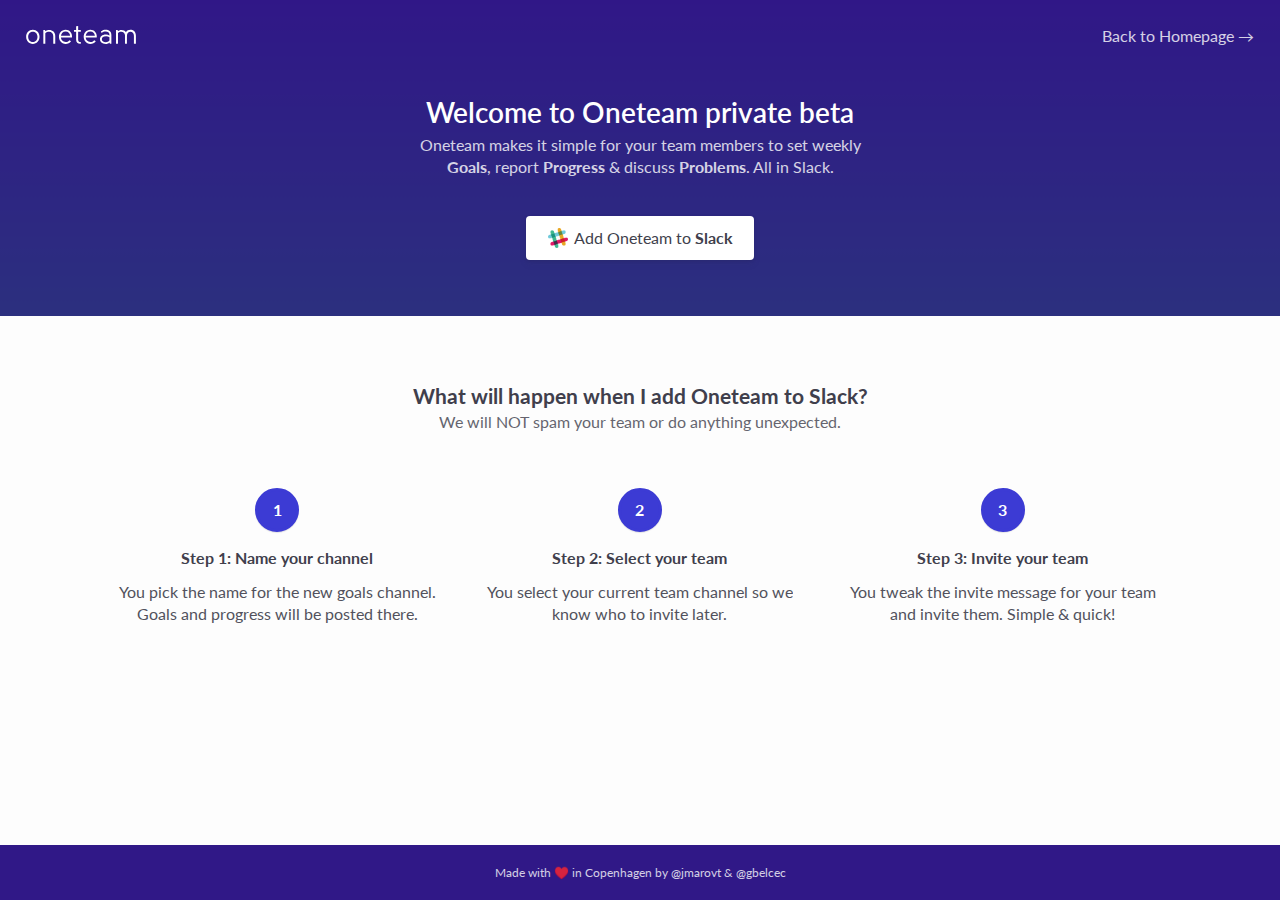
==== alpha/index.html @ 122ba0b3 "Small tweak" ====
<!DOCTYPE html>
<html>
  <head>
    <meta charset="utf-8">
    
    <title>Private Beta</title>
    <meta property="og:title" content="Start Oneteam private beta" />
    <meta name="description" content="Set weekly goals, share progress and solve problems &amp;#9989; All within Slack. Avoid boring status meetings!">
    <meta property="og:description" content="Set weekly goals, share progress and solve problems ✅ All within Slack. Avoid boring status meetings!"
    />
    <meta property="og:image" content="https://oneteamhq.com/images/oneteam-og-image.png" />
    <link rel="stylesheet" href="./styles/style.css" />
    <meta property="og:image" content="https://oneteamhq.com/images/oneteam-og-image.png" />
    <meta property="og:type" content="website">
    <meta name="twitter:card" content="summary_large_image">
    <link rel="canonical" href="https://oneteamhq.com" />

    <link rel="stylesheet"
          href="../styles/style.css"/>
    <link href="https://fonts.googleapis.com/css?family=Lato:400,700" rel="stylesheet">
    <link href="https://use.fontawesome.com/releases/v5.0.8/css/all.css" rel="stylesheet">
    <link rel="stylesheet" href="../styles/animate.css">

    <meta name="viewport"
          content="width=device-width, initial-scale=1.0, maximum-scale=1.0, user-scalable=0">

    <link rel="icon" type="image/png" sizes="32x32" href="../favicon-32x32.png">
    <link rel="icon" type="image/png" sizes="96x96" href="../favicon-96x96.png">
    <link rel="icon" type="image/png" sizes="16x16" href="../favicon-16x16.png">
    
    <!-- Start of Async Drift Code -->
    <script>
      !function() {
        var t;
        if (t = window.driftt = window.drift = window.driftt || [], !t.init) return t.invoked ? void (window.console && console.error && console.error("Drift snippet included twice.")) : (t.invoked = !0, 
        t.methods = [ "identify", "config", "track", "reset", "debug", "show", "ping", "page", "hide", "off", "on" ], 
        t.factory = function(e) {
          return function() {
            var n;
            return n = Array.prototype.slice.call(arguments), n.unshift(e), t.push(n), t;
          };
        }, t.methods.forEach(function(e) {
          t[e] = t.factory(e);
        }), t.load = function(t) {
          var e, n, o, i;
          e = 3e5, i = Math.ceil(new Date() / e) * e, o = document.createElement("script"), 
          o.type = "text/javascript", o.async = !0, o.crossorigin = "anonymous", o.src = "https://js.driftt.com/include/" + i + "/" + t + ".js", 
          n = document.getElementsByTagName("script")[0], n.parentNode.insertBefore(o, n);
        });
      }();
      drift.SNIPPET_VERSION = '0.3.1';
      drift.load('ta6xpdzcevuv');
    </script>
    <!-- End of Async Drift Code -->
    <script>
      (function() {
        /* Add this class to any elements you want to use to open Drift.
          *
          * Examples:
          * - <a class="drift-open-chat">Questions? We're here to help!</a>
          * - <button class="drift-open-chat">Chat now!</button>
          *
          * You can have any additional classes on those elements that you
          * would ilke.
          */
        var DRIFT_CHAT_SELECTOR = '.drift-open-chat'
        /* http://youmightnotneedjquery.com/#ready */
        function ready(fn) {
          if (document.readyState != 'loading') {
            fn();
          } else if (document.addEventListener) {
            document.addEventListener('DOMContentLoaded', fn);
          } else {
            document.attachEvent('onreadystatechange', function() {
              if (document.readyState != 'loading')
                fn();
            });
          }
        }
        /* http://youmightnotneedjquery.com/#each */
        function forEachElement(selector, fn) {
          var elements = document.querySelectorAll(selector);
          for (var i = 0; i < elements.length; i++)
            fn(elements[i], i);
        }
        function openSidebar(driftApi, event) {
          event.preventDefault();
          driftApi.sidebar.open();
          return false;
        }
        ready(function() {
          drift.on('ready', function(api) {
            var handleClick = openSidebar.bind(this, api)
            forEachElement(DRIFT_CHAT_SELECTOR, function(el) {
              el.addEventListener('click', handleClick);
            });
          });
        });
      })();
    </script>
    
  </head>
  <body>
    <div class="content">
      <section id="hero" class="alpha">
        <div class="hero-cover">
          <header>
            <div class="nav">
              <img src="../images/oneteam_logo_3.svg"
                  class="logo">
              <ul class="menu">
                <li><a href="/" target="_blank">Back to Homepage →</a></li>
              </ul>
            </div>
          </header>
          <div class="hero-main">
            <div class="hero-left">
              <div class="hero-text">
                <h1>Welcome to Oneteam private beta</h1>
                  <!-- <h1>Share goals & progress with your Slack team <span class="emoji">👌</span></h1> -->
                <!-- <h1>Tired of status meetings and random tasks? <span class="emoji">&#x1F634;</span></h1> -->
                <!-- <h2>So are we. Oneteam helps everyone on your team focus on 3 weekly <strong>goals</strong>, while openly sharing progress & problems. All in Slack. 
                </h2> -->
                <!-- <h2>So are we. That's why Oneteam helps you share weekly Goals, Progress and Problems within your Slack team.</h2> -->
                <!-- <h2>Oneteam makes it easy and fast for your team to share weekly <strong>Goals</strong>, <strong>Progress</strong> and <strong>Problems</strong>. -->
                  <h2>Oneteam makes it simple for your team members to set weekly <strong>Goals</strong>, report <strong>Progress</strong> & discuss <strong>Problems</strong>. All in Slack.</h2>
                <div class="cta">
                    <a class="signup-cta" href="https://slack.com/oauth/authorize?scope=bot,channels:write,channels:read,commands,groups:write,groups:read,users:read&client_id=355179353252.355184082660&redirect_uri=https://oneteam-app.herokuapp.com/oauth/auth-code" onClick="gtag('event','click',{'event_category':'onboarding','event_label':'hero'});" target="_blank"><img src="../images/Slack_Mark_Web.png">Add Oneteam to <strong>Slack</strong></a>

                </div>
              </div>
            </div>
          </div>
        </div>
      </section>
      <section id="why-goals" class="benefits body-section alpha">
        <h2>What will happen when I add Oneteam to Slack?</h2>
        <h3>We will NOT spam your team or do anything unexpected.</h3>
        <div class="mini-benefits">
          <div class="benefit">
            <div class="icon-section avatar">
              <div class="circle avatar">
                1
              </div>
            </div>
            <div>
              <h4 class="avatar">Step 1: Name your channel
                
              </h4>
              <p class="avatar">
                You pick the name for the new goals channel. Goals and progress will be posted there.
              </p>
            </div>
          </div>
          <div class="benefit">
            <div class="icon-section avatar">
              <div class="circle avatar ">
                2
              </div>
            </div>
            <div>
              <h4 class="avatar">Step 2: Select your team
                
              </h4>
              <p class="avatar">
                You select your current team channel so we know who to invite later.
              </p>
            </div>
          </div>
          <div class="benefit">
            <div class="icon-section avatar">
              <div class="circle avatar">
                3
              </div>
            </div>
            <div>
              <h4 class="avatar">Step 3: Invite your team
                
              </h4>
              <p class="avatar">
                You tweak the invite message for your team and invite them. Simple & quick!
              </p>
            </div>
          </div>
        </div>
        
      </section>
    </div>
    <footer>
      <p>Made with ♥️ in Copenhagen by <a href="https://twitter.com/jmarovt" target="_blank">@jmarovt</a> & <a href="https://twitter.com/gbelcec" target="_blank">@gbelcec</a></p>
    </footer>

    <!-- Global site tag (gtag.js) - Google Analytics -->
    <script async src="https://www.googletagmanager.com/gtag/js?id=UA-119254906-1"></script>
    <script>
      window.dataLayer = window.dataLayer || [];
      function gtag() { dataLayer.push(arguments); }
      gtag('js', new Date());

      gtag('config', 'UA-119254906-1');
    </script>

    <script>
      var ua = navigator.userAgent.toLowerCase();
      var isWin7 = ua.indexOf('windows nt 6.1') > 0;

      if (isWin7) {
        var emojis = document.getElementsByClassName('emoji');
        console.log(emojis.length);
        for (var i = 0; i < emojis.length; ++i) {
          var item = emojis[i];
          
          item.style.cssText = "display:none";
        }
      }
      
    </script>
    <script type="text/javascript">
      var targetOffset, currentPosition,
      body = document.body,
      buttons = document.getElementsByClassName('smooth-scroll'),
      animateTime = 900;
      
      function getPageScroll() {
        var yScroll;

        if (window.pageYOffset) {
          yScroll = window.pageYOffset;
        } else if (document.documentElement && document.documentElement.scrollTop) {
          yScroll = document.documentElement.scrollTop;
        } else if (document.body) {
          yScroll = document.body.scrollTop;
        }
        return yScroll;
      }
      
      for(var i = 0; i < buttons.length; i++){
        buttons[i].addEventListener('click', function (event) {

        if (event.target.hash){
          targetOffset = document.getElementById(event.target.hash.substr(1)).offsetTop;
        }
        else if (event.target.dataset.hash) {
          targetOffset = document.getElementById(event.target.dataset.hash.substr(1)).offsetTop;
        }
        
        currentPosition = getPageScroll();

        body.classList.add('in-transition');
        body.style.WebkitTransform = "translate(0, -" + (targetOffset - currentPosition) + "px)";
        body.style.MozTransform = "translate(0, -" + (targetOffset - currentPosition) + "px)";
        body.style.transform = "translate(0, -" + (targetOffset - currentPosition) + "px)";

        window.setTimeout(function () {
          body.classList.remove('in-transition');
          body.style.cssText = "";
          window.scrollTo(0, targetOffset);
        }, animateTime);

        event.preventDefault();

        }, false);
      }
      
    </script>

    <script src="js/wow.min.js"></script>
    <script>
      var wow = new WOW({
        offset: "250"
      });
      wow.init();
    </script>
    
  </body>
</html>
---- styles/style.css ----
html,
body {
  margin: 0;
  color: #403f4c;
  font-family: 'Lato', Helvetica, Arial, sans-serif;
  font-size: 16px;
  -webkit-font-smoothing: antialiased;
  -moz-osx-font-smoothing: grayscale;
  text-rendering: optimizeLegibility;
  font-weight: 400;
  background-color: #fdfdfd;
}
html.in-transition,
body.in-transition {
  transition: transform 900ms ease;
}
h1,
h2,
h3,
h4,
h5 {
  margin: 0;
}
h1 {
  font-size: 2.369rem;
  font-weight: 600;
}
h4 {
  font-size: 1rem;
  margin-top: .2rem;
  line-height: 1.4;
}
h4.avatar {
  margin: 0 0 0.75rem 0;
}
h4.avatar span {
  font-weight: normal;
  opacity: 0.4;
  display: block;
  line-height: 1;
}
h5 {
  font-size: 1rem;
  color: rgba(64, 63, 76, 0.6);
  letter-spacing: 0.04rem;
  line-height: 1.4;
}
hr {
  width: 3.157rem;
  border: 0;
  border-top: 2px solid #b9b9ef;
  margin: 1.77rem auto 1.77rem auto;
}
.body-section {
  padding: 4.2rem 0 4.2rem 0;
  background-color: #fdfdfd;
  text-align: center;
}
.body-section + .body-section {
  border-top: 1px solid #e6e6e6;
}
.body-section.white {
  background-color: white;
}
.body-section.blue {
  border-color: #efeffb !important;
  background-color: #f7f7fd !important;
}
.body-section.blue + .body-section {
  border-color: #efeffb !important;
}
.drift-open-chat {
  cursor: pointer;
}
.hidden-lg {
  display: none !important;
}
.signup-cta {
  margin-top: 2.369rem;
  background-color: white;
  border-radius: 4px;
  padding: 0.75rem 1.33rem;
  text-decoration: none;
  color: #403f4c;
  display: inline-block;
  box-shadow: 0 4px 6px rgba(50, 50, 93, 0.15), 0 1px 3px rgba(0, 0, 0, 0.1);
  transition: all .15s ease;
  cursor: pointer;
}
.signup-cta:hover {
  transform: translateY(-1px);
  box-shadow: 0 7px 14px rgba(50, 50, 93, 0.12), 0 3px 6px rgba(0, 0, 0, 0.1);
  background-color: #f0f0f0;
}
.signup-cta img {
  height: 20px;
  margin-right: 6px;
  vertical-align: top;
}
.signup-cta.blue {
  background-color: #6665DD;
  color: white;
}
.cta p {
  margin-top: 0.563rem;
  font-size: 0.75rem;
  opacity: 0.8;
  text-align: center;
}
.faq-item {
  width: 45%;
  text-align: left;
  margin: 2.369rem auto 0 auto;
  display: flex;
}
.faq-item h3 {
  line-height: 1.35;
}
.faq-item p {
  display: block;
  margin: 0.75rem auto;
  text-align: left;
  line-height: 1.5;
}
.faq-item .number {
  font-weight: 600;
  line-height: 1;
}
.status-feedback .sub-explanation {
  opacity: 0.5;
  margin-top: -0.8rem;
}
#hero {
  text-align: center;
  color: white;
  background-color: #301887;
  background-image: url("../images/cover-image-nature.jpg");
  background-size: cover;
  height: 91vh;
}
#hero .hero-cover {
  background-color: rgba(48, 24, 135, 0.85);
  padding: 4.2rem;
  height: 100%;
}
#hero .nav {
  margin: 0 auto;
  display: flex;
  justify-content: space-between;
  align-items: center;
}
#hero .nav .logo {
  width: 110px;
  text-align: left;
}
#hero .nav .menu {
  margin: 0;
}
#hero .nav .menu li {
  display: inline-block;
  font-size: 1rem;
}
#hero .nav .menu li a {
  color: white;
  opacity: 0.8;
  text-decoration: none;
}
#hero .nav .menu li a:hover {
  opacity: 1;
  text-decoration: underline;
}
#hero .nav .menu li + li {
  margin-left: 2.369rem;
}
#hero.thin {
  padding: 2% 4% 4% 4%;
  background-image: none;
  height: auto;
}
#hero .status-feedback {
  margin-top: 4%;
}
#hero .hero-main {
  margin: 20vh 0 4.2rem 0;
}
#hero .hero-main .hero-left {
  margin: 0 auto;
  text-align: center;
  max-width: 700px;
  display: flex;
  align-items: center;
  flex-basis: 0;
  flex-grow: 1;
}
#hero .hero-main .hero-left .cta {
  display: inline-block;
}
#hero .hero-main ul {
  list-style: none;
  text-align: left;
  opacity: 0.8;
}
#hero .hero-main .hero-right {
  flex-basis: 0;
  flex-grow: 1;
}
#hero .hero-main h2 {
  font-size: 1rem;
  line-height: 1.4;
  font-weight: 400;
  width: 65%;
  opacity: 0.8;
  margin: 5px auto 0 auto;
}
#hero .hero-main h2 a {
  color: white;
  text-decoration: none;
}
#hero .hero-main h2 a:hover {
  text-decoration: underline;
}
#hero .chevron {
  display: block;
  width: 26px;
  margin-left: -13px;
  -webkit-animation-name: bob, bob;
  animation-name: bob, bob;
  -webkit-animation-duration: .375s, 1.425s;
  animation-duration: .375s, 1.425s;
  -webkit-animation-timing-function: ease-out, ease-in-out;
  animation-timing-function: ease-out, ease-in-out;
  -webkit-animation-delay: 0s, .225s;
  animation-delay: 0s, .225s;
  -webkit-animation-iteration-count: 1, infinite;
  animation-iteration-count: 1, infinite;
  -webkit-animation-direction: normal, alternate;
  animation-direction: normal, alternate;
  animation-fill-mode: forwards;
  -webkit-animation-fill-mode: forwards;
}
#hero .scroll-down {
  position: absolute;
  bottom: 8vh;
}
#hero.alpha {
  height: auto;
  background-image: none;
  background: linear-gradient(#301887, #15b951);
}
#hero.alpha .hero-cover {
  padding: 2%;
}
#hero.alpha h1 {
  font-size: 1.77rem;
}
#hero.alpha .hero-main {
  margin-top: 50px;
  margin-bottom: 30px;
}
#hero.alpha .hero-main ul {
  margin-top: 20px;
  margin-left: -20px;
}
.icon-section {
  width: 1.77rem;
  height: 1.77rem;
  margin-right: 0.75rem;
}
.icon-section.avatar {
  margin-right: 1.77rem;
}
.icon-section.avatar h4 {
  margin-top: 1rem;
}
.icon-section.center {
  margin: 0 auto;
}
.icon-section .circle {
  display: flex;
  justify-content: center;
  align-items: center;
  width: 1.77rem;
  height: 1.77rem;
  font-size: 0.75rem;
  background-color: #6665DD;
  color: white;
  border-radius: 50%;
  box-shadow: 0 1px 1px rgba(0, 0, 0, 0.1);
}
.icon-section .circle.green {
  background-color: #1be566;
  opacity: 0.7;
}
.icon-section .avatar {
  width: 2.369rem;
  height: 2.369rem;
  background-size: 1.5rem;
  background-repeat: no-repeat;
  background-color: #6665DD;
  border: 3px solid #6665DD;
  background-position: center;
}
.icon-section .warren-buffet {
  background-image: url('../images/testimonials/warren-buffet.png');
}
.icon-section .david-cancel {
  background-image: url('../images/testimonials/david-cancel.png');
}
.icon-section .sam-altman {
  background-image: url('../images/testimonials/sam-altman.png');
}
.icon-section .noah-kagan {
  background-image: url('../images/testimonials/noah-kagan.png');
}
.icon-section .hiten-shah {
  background-image: url('../images/testimonials/hiten-shah.png');
}
.icon-section .sheryl-sandberg {
  background-image: url('../images/testimonials/sheryl-sandberg.png');
}
.icon-section .paul-adams {
  background-image: url('../images/testimonials/paul-adams.png');
}
.text-section h3 {
  margin-top: 3px;
}
.text-section h3 .less-important {
  font-weight: 400;
}
.text-section p {
  line-height: 1.5;
}
.benefits .mini-benefits {
  width: 85%;
  margin: 0 auto;
  margin-top: 1.77rem;
  display: flex;
  flex-wrap: wrap;
}
.benefits .mini-benefits .benefit {
  display: flex;
  width: calc(29.33333333%);
  margin-top: 1.77rem;
  text-align: left;
  padding: 0 2%;
}
.benefits .mini-benefits .benefit p {
  margin-top: 2%;
  opacity: 0.9;
  line-height: 1.4;
}
.benefits .mini-benefits .benefit p.avatar a {
  text-decoration: none;
}
.benefits .mini-benefits .benefit p.avatar a:hover {
  text-decoration: underline;
}
.benefits.alpha h2 {
  font-size: 1.33rem;
}
.benefits.alpha h3 {
  opacity: 0.8;
  font-size: 1rem;
  font-weight: normal;
  margin-top: 3px;
}
.benefits.alpha .benefit {
  display: block;
  text-align: center;
}
.benefits.alpha .benefit .icon-section {
  margin: 0 auto;
  font-weight: bold;
  margin-bottom: 15px;
  width: auto;
  height: auto;
}
.benefits.alpha .benefit .icon-section .avatar {
  font-size: 1rem;
  background-color: #3c3bd4;
  border-color: #3c3bd4;
  margin: 0 auto;
}
#how-it-works .three-steps {
  text-align: left;
  margin: 0 auto;
  margin-top: 3.157rem;
}
#how-it-works .three-steps .step {
  display: flex;
  justify-content: space-between;
  width: 85%;
  margin: 0 auto;
}
#how-it-works .three-steps .step .step-text {
  flex-basis: 0;
  flex-grow: 1;
}
#how-it-works .three-steps .step .step-visual {
  flex-basis: 0;
  flex-grow: 1;
  display: flex;
  align-items: center;
}
#how-it-works .three-steps .step .step-visual .feature-image {
  box-shadow: 0 1px 2px rgba(0, 0, 0, 0.2);
  padding: 1rem;
  background-color: white;
  border-radius: 3px;
  margin: 0 auto;
}
#how-it-works .three-steps .step .step-visual .feature-image.set-goals {
  width: 300px;
}
#how-it-works .three-steps .step .step-visual .feature-image.publish-goals {
  width: 300px;
}
#how-it-works .three-steps .step .step-visual .feature-image.report {
  width: 300px;
}
#how-it-works .three-steps .step .feature {
  display: flex;
  width: 90%;
  margin-top: 2.369rem;
}
#how-it-works .three-steps .step .feature.benefit {
  width: 89%;
  margin-top: 1rem;
  margin-left: calc(2.52rem);
}
#how-it-works .three-steps .step .feature.benefit h4 {
  background: url('../images/smudge.svg') center center no-repeat;
  background-size: 100% 3.157rem;
  padding-left: 0.5rem;
  padding-right: 0.5rem;
  margin-left: -0.5rem;
  margin-right: -0.5rem;
  display: inline;
}
#how-it-works .three-steps .step .feature p {
  margin-top: 0.423rem;
  margin-bottom: 0;
  opacity: 0.9;
  line-height: 1.6;
}
#how-it-works .three-steps .step .chevron {
  display: block;
  flex: 0 0 100%;
  width: 26px;
  margin: 1.77rem auto;
  opacity: 0.2;
}
#how-it-works .step + .step {
  margin-top: 10%;
}
#social-proof-2 .tweets {
  display: flex;
  flex-wrap: wrap;
  justify-content: space-between;
  width: 85%;
  margin: 0 auto;
}
#social-proof-2 .tweets .twitter-tweet {
  max-width: calc(32%) !important;
}
#bottom-cta {
  padding: 5.6rem inherit;
  margin: 0 auto;
  text-align: center;
  color: white;
  background-color: #301887;
  background-image: url("data:image/svg+xml,%3Csvg xmlns='http://www.w3.org/2000/svg' width='4' height='4' viewBox='0 0 4 4'%3E%3Cpath fill='%234a5cf9' fill-opacity='0.3' d='M1 3h1v1H1V3zm2-2h1v1H3V1z'%3E%3C/path%3E%3C/svg%3E");
}
#bottom-cta .signup-cta {
  margin-top: 1.77rem;
}
#bottom-cta h3 {
  margin-top: 3px;
  font-size: 1rem;
  font-weight: 400;
  opacity: 0.8;
}
.content {
  min-height: calc(100vh - 55px);
}
footer {
  background-color: #301887;
  height: 55px;
  text-align: center;
  font-size: 0.75rem;
  padding: 0;
  color: rgba(255, 255, 255, 0.8);
  display: flex;
  justify-content: center;
  align-items: center;
}
footer a {
  color: rgba(255, 255, 255, 0.8);
  text-decoration: none;
}
footer a:hover {
  color: white;
}
@-webkit-keyframes bob {
  0% {
    -webkit-transform: translateY(-8px);
    transform: translateY(-8px);
  }
  50% {
    -webkit-transform: translateY(-4px);
    transform: translateY(-4px);
  }
  100% {
    -webkit-transform: translateY(-8px);
    transform: translateY(-8px);
  }
}
@keyframes bob {
  0% {
    -webkit-transform: translateY(-8px);
    transform: translateY(-8px);
  }
  50% {
    -webkit-transform: translateY(-4px);
    transform: translateY(-4px);
  }
  100% {
    -webkit-transform: translateY(-8px);
    transform: translateY(-8px);
  }
}
#blog-header .nav {
  background-color: #301887;
  color: white;
  height: 54px;
  display: flex;
}
#blog-header .nav .nav-content {
  max-width: 1200px;
  display: flex;
  margin: 0 auto;
  align-items: center;
}
#blog-header .nav .logo {
  width: 110px;
  margin: 0 auto;
}
#blog-content {
  padding: 50px 20px;
  max-width: 650px;
  margin: 0 auto;
  color: rgba(0, 0, 0, 0.84);
}
#blog-content img {
  margin-top: 20px;
  width: 100%;
}
#blog-content img.cover {
  width: 120%;
  margin-top: 40px;
  margin-bottom: 20px;
  margin-left: calc(-10%);
}
#blog-content h1 {
  font-size: 2.369rem;
}
#blog-content h2 {
  color: rgba(0, 0, 0, 0.54);
  font-weight: normal;
  margin-top: 10px;
}
#blog-content h3 {
  font-size: 1.77rem;
}
#blog-content p,
#blog-content ul {
  font-family: Georgia, serif;
  font-size: calc(1.2rem);
  line-height: calc(1.9rem);
}
#blog-content li + li {
  margin-top: 8px;
}
@media only screen and (min-width: 1300px) {
  .step {
    width: 60% !important;
  }
}
@media only screen and (max-width: 768px) {
  .hidden-md {
    display: none !important;
  }
  .hidden-lg {
    display: flex !important;
  }
  .body-section {
    padding: 8%;
  }
  #hero {
    height: 100vh;
    background-position-x: 50%;
  }
  #hero .hero-cover {
    padding: 8%;
  }
  #hero .menu {
    display: none;
  }
  #hero .chevron {
    margin-top: 2.369rem;
  }
  #hero .chevron.scroll-down {
    bottom: 5vh;
  }
  #hero .hero-main {
    display: block;
  }
  #hero .hero-main h1 {
    font-size: 1.77rem;
  }
  #hero .hero-main h2 {
    width: 100%;
  }
  #hero .hero-main .hero-left .hero-text {
    width: 100%;
  }
  .cta {
    width: 100%;
  }
  .cta .signup-cta {
    width: 100%;
    padding-left: 0;
    padding-right: 0;
    text-align: center;
  }
  hr {
    margin: 2.369rem auto;
  }
  .benefits .mini-benefits {
    display: block;
    width: 100%;
  }
  .benefits .mini-benefits .benefit {
    width: 100%;
    padding: 0;
  }
  #how-it-works .three-steps .step {
    display: block;
    width: 100%;
  }
  #how-it-works .three-steps .step .step-visual {
    margin-top: 1.77rem;
  }
  #how-it-works .three-steps .step .step-visual .feature-image {
    max-width: 90%;
  }
  #how-it-works .three-steps .step .feature {
    width: 100%;
  }
  #how-it-works .three-steps .step + .step {
    margin: 3.157rem 0 0 0;
  }
  #how-it-works .three-steps .chevron {
    margin: 1.77rem auto !important;
  }
  #social-proof-2 .tweets {
    width: 100%;
  }
  #social-proof-2 .tweets .twitter-tweet {
    max-width: 100% !important;
  }
  .faq-item {
    width: 100%;
  }
}
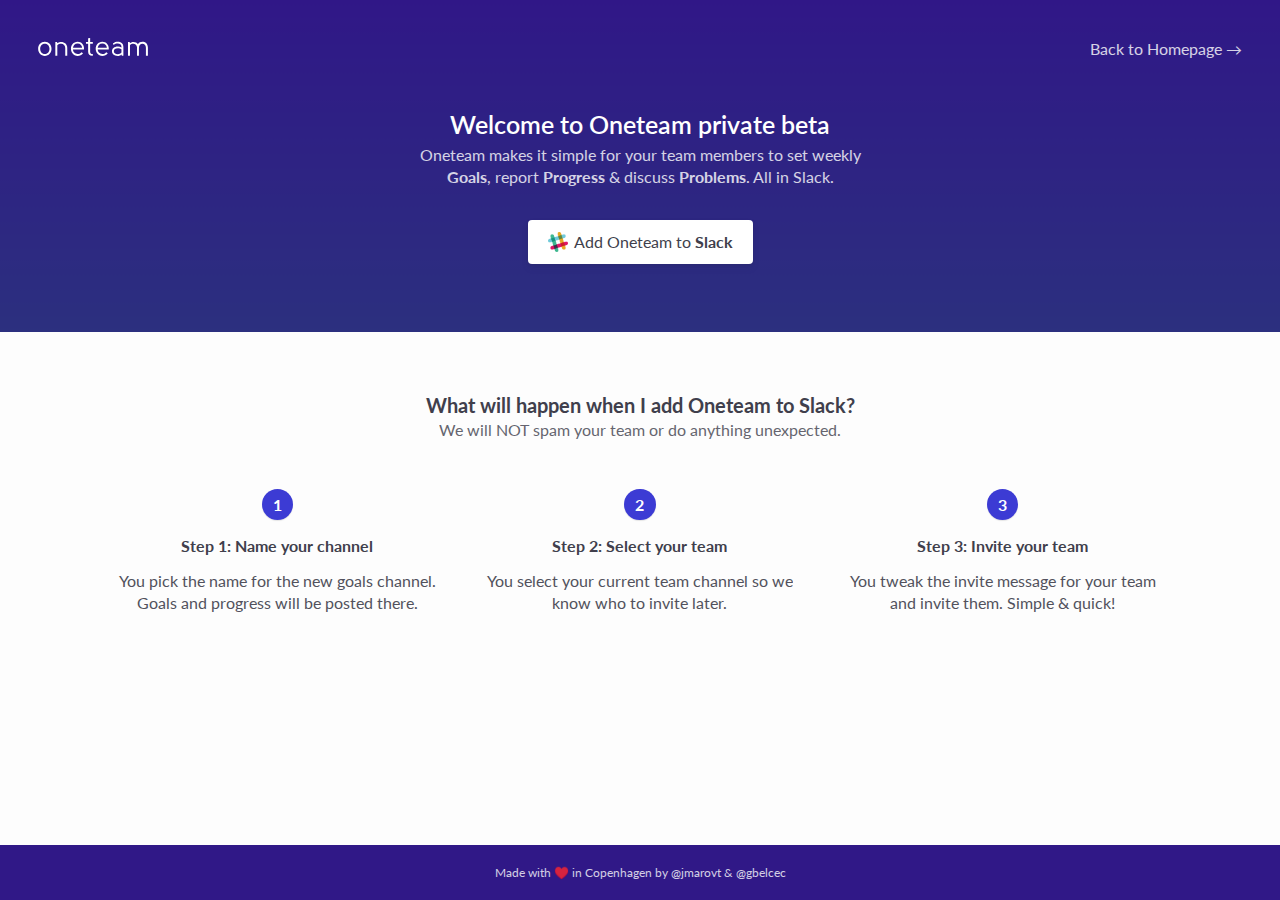
==== commit ae1ac856: "A bunch of styling tweaks" ====
--- a/alpha/index.html
+++ b/alpha/index.html
@@ -106,8 +106,9 @@
         <div class="hero-cover">
           <header>
             <div class="nav">
-              <img src="../images/oneteam_logo_3.svg"
-                  class="logo">
+              <a href="/" target="_blank">
+                <img src="../images/oneteam_logo_3.svg"
+                  class="logo"></a>
               <ul class="menu">
                 <li><a href="/" target="_blank">Back to Homepage →</a></li>
               </ul>
@@ -139,7 +140,7 @@
         <div class="mini-benefits">
           <div class="benefit">
             <div class="icon-section avatar">
-              <div class="circle avatar">
+              <div class="circle">
                 1
               </div>
             </div>
@@ -154,7 +155,7 @@
           </div>
           <div class="benefit">
             <div class="icon-section avatar">
-              <div class="circle avatar ">
+              <div class="circle ">
                 2
               </div>
             </div>
@@ -169,7 +170,7 @@
           </div>
           <div class="benefit">
             <div class="icon-section avatar">
-              <div class="circle avatar">
+              <div class="circle">
                 3
               </div>
             </div>
--- a/styles/style.css
+++ b/styles/style.css
@@ -22,8 +22,14 @@
   margin: 0;
 }
 h1 {
-  font-size: 2.369rem;
+  font-size: 1.95rem;
   font-weight: 600;
+}
+h2 {
+  font-size: 1.56rem;
+}
+h3 {
+  font-size: 1.25rem;
 }
 h4 {
   font-size: 1rem;
@@ -31,7 +37,7 @@
   line-height: 1.4;
 }
 h4.avatar {
-  margin: 0 0 0.75rem 0;
+  margin: 2px 0 0.75rem 0;
 }
 h4.avatar span {
   font-weight: normal;
@@ -46,13 +52,13 @@
   line-height: 1.4;
 }
 hr {
-  width: 3.157rem;
+  width: 3.05rem;
   border: 0;
   border-top: 2px solid #b9b9ef;
-  margin: 1.77rem auto 1.77rem auto;
+  margin: 1.56rem auto 1.56rem auto;
 }
 .body-section {
-  padding: 4.2rem 0 4.2rem 0;
+  padding: 3.8rem 0 3.8rem 0;
   background-color: #fdfdfd;
   text-align: center;
 }
@@ -76,10 +82,10 @@
   display: none !important;
 }
 .signup-cta {
-  margin-top: 2.369rem;
+  margin-top: 1.95rem;
   background-color: white;
   border-radius: 4px;
-  padding: 0.75rem 1.33rem;
+  padding: 0.75rem 1.25rem;
   text-decoration: none;
   color: #403f4c;
   display: inline-block;
@@ -110,7 +116,7 @@
 .faq-item {
   width: 45%;
   text-align: left;
-  margin: 2.369rem auto 0 auto;
+  margin: 1.95rem auto 0 auto;
   display: flex;
 }
 .faq-item h3 {
@@ -140,7 +146,7 @@
 }
 #hero .hero-cover {
   background-color: rgba(48, 24, 135, 0.85);
-  padding: 4.2rem;
+  padding: 3.8rem;
   height: 100%;
 }
 #hero .nav {
@@ -170,7 +176,7 @@
   text-decoration: underline;
 }
 #hero .nav .menu li + li {
-  margin-left: 2.369rem;
+  margin-left: 1.95rem;
 }
 #hero.thin {
   padding: 2% 4% 4% 4%;
@@ -181,7 +187,7 @@
   margin-top: 4%;
 }
 #hero .hero-main {
-  margin: 20vh 0 4.2rem 0;
+  margin: 20vh 0 3.8rem 0;
 }
 #hero .hero-main .hero-left {
   margin: 0 auto;
@@ -248,10 +254,10 @@
   background: linear-gradient(#301887, #15b951);
 }
 #hero.alpha .hero-cover {
-  padding: 2%;
+  padding: 3%;
 }
 #hero.alpha h1 {
-  font-size: 1.77rem;
+  font-size: 1.56rem;
 }
 #hero.alpha .hero-main {
   margin-top: 50px;
@@ -262,12 +268,7 @@
   margin-left: -20px;
 }
 .icon-section {
-  width: 1.77rem;
-  height: 1.77rem;
   margin-right: 0.75rem;
-}
-.icon-section.avatar {
-  margin-right: 1.77rem;
 }
 .icon-section.avatar h4 {
   margin-top: 1rem;
@@ -279,9 +280,10 @@
   display: flex;
   justify-content: center;
   align-items: center;
-  width: 1.77rem;
-  height: 1.77rem;
+  width: 1.95rem;
+  height: 1.95rem;
   font-size: 0.75rem;
+  font-weight: bold;
   background-color: #6665DD;
   color: white;
   border-radius: 50%;
@@ -291,9 +293,16 @@
   background-color: #1be566;
   opacity: 0.7;
 }
+.icon-section .circle.avatar {
+  width: calc(2.4375rem);
+  height: calc(2.4375rem);
+}
+.icon-section .circle.text {
+  font-size: 1rem;
+}
 .icon-section .avatar {
-  width: 2.369rem;
-  height: 2.369rem;
+  width: 1.95rem;
+  height: 1.95rem;
   background-size: 1.5rem;
   background-repeat: no-repeat;
   background-color: #6665DD;
@@ -322,7 +331,7 @@
   background-image: url('../images/testimonials/paul-adams.png');
 }
 .text-section h3 {
-  margin-top: 3px;
+  margin-top: 2px;
 }
 .text-section h3 .less-important {
   font-weight: 400;
@@ -333,14 +342,14 @@
 .benefits .mini-benefits {
   width: 85%;
   margin: 0 auto;
-  margin-top: 1.77rem;
+  margin-top: 1.56rem;
   display: flex;
   flex-wrap: wrap;
 }
 .benefits .mini-benefits .benefit {
   display: flex;
   width: calc(29.33333333%);
-  margin-top: 1.77rem;
+  margin-top: 1.56rem;
   text-align: left;
   padding: 0 2%;
 }
@@ -356,7 +365,7 @@
   text-decoration: underline;
 }
 .benefits.alpha h2 {
-  font-size: 1.33rem;
+  font-size: 1.25rem;
 }
 .benefits.alpha h3 {
   opacity: 0.8;
@@ -375,7 +384,7 @@
   width: auto;
   height: auto;
 }
-.benefits.alpha .benefit .icon-section .avatar {
+.benefits.alpha .benefit .icon-section .circle {
   font-size: 1rem;
   background-color: #3c3bd4;
   border-color: #3c3bd4;
@@ -384,7 +393,7 @@
 #how-it-works .three-steps {
   text-align: left;
   margin: 0 auto;
-  margin-top: 3.157rem;
+  margin-top: 3.05rem;
 }
 #how-it-works .three-steps .step {
   display: flex;
@@ -421,16 +430,16 @@
 #how-it-works .three-steps .step .feature {
   display: flex;
   width: 90%;
-  margin-top: 2.369rem;
+  margin-top: 1.95rem;
 }
 #how-it-works .three-steps .step .feature.benefit {
   width: 89%;
   margin-top: 1rem;
-  margin-left: calc(2.52rem);
+  margin-left: calc(2.7rem);
 }
 #how-it-works .three-steps .step .feature.benefit h4 {
   background: url('../images/smudge.svg') center center no-repeat;
-  background-size: 100% 3.157rem;
+  background-size: 100% 3.05rem;
   padding-left: 0.5rem;
   padding-right: 0.5rem;
   margin-left: -0.5rem;
@@ -447,7 +456,7 @@
   display: block;
   flex: 0 0 100%;
   width: 26px;
-  margin: 1.77rem auto;
+  margin: 1.56rem auto;
   opacity: 0.2;
 }
 #how-it-works .step + .step {
@@ -464,7 +473,7 @@
   max-width: calc(32%) !important;
 }
 #bottom-cta {
-  padding: 5.6rem inherit;
+  padding: 4.76rem inherit;
   margin: 0 auto;
   text-align: center;
   color: white;
@@ -472,7 +481,7 @@
   background-image: url("data:image/svg+xml,%3Csvg xmlns='http://www.w3.org/2000/svg' width='4' height='4' viewBox='0 0 4 4'%3E%3Cpath fill='%234a5cf9' fill-opacity='0.3' d='M1 3h1v1H1V3zm2-2h1v1H3V1z'%3E%3C/path%3E%3C/svg%3E");
 }
 #bottom-cta .signup-cta {
-  margin-top: 1.77rem;
+  margin-top: 1.56rem;
 }
 #bottom-cta h3 {
   margin-top: 3px;
@@ -501,6 +510,18 @@
 footer a:hover {
   color: white;
 }
+.collapsible {
+  cursor: pointer;
+}
+.collapsible:hover {
+  text-decoration: underline;
+}
+/* Style the collapsible content. Note: hidden by default */
+.collapsible-content {
+  max-height: 0;
+  overflow: hidden;
+  transition: max-height 0.2s ease-out;
+}
 @-webkit-keyframes bob {
   0% {
     -webkit-transform: translateY(-8px);
@@ -562,7 +583,7 @@
   margin-left: calc(-10%);
 }
 #blog-content h1 {
-  font-size: 2.369rem;
+  font-size: 1.95rem;
 }
 #blog-content h2 {
   color: rgba(0, 0, 0, 0.54);
@@ -570,7 +591,7 @@
   margin-top: 10px;
 }
 #blog-content h3 {
-  font-size: 1.77rem;
+  font-size: 1.56rem;
 }
 #blog-content p,
 #blog-content ul {
@@ -601,13 +622,13 @@
     background-position-x: 50%;
   }
   #hero .hero-cover {
-    padding: 8%;
+    padding: 8% !important;
   }
   #hero .menu {
     display: none;
   }
   #hero .chevron {
-    margin-top: 2.369rem;
+    margin-top: 1.95rem;
   }
   #hero .chevron.scroll-down {
     bottom: 5vh;
@@ -616,7 +637,7 @@
     display: block;
   }
   #hero .hero-main h1 {
-    font-size: 1.77rem;
+    font-size: 1.56rem;
   }
   #hero .hero-main h2 {
     width: 100%;
@@ -634,7 +655,7 @@
     text-align: center;
   }
   hr {
-    margin: 2.369rem auto;
+    margin: 1.95rem auto;
   }
   .benefits .mini-benefits {
     display: block;
@@ -649,7 +670,7 @@
     width: 100%;
   }
   #how-it-works .three-steps .step .step-visual {
-    margin-top: 1.77rem;
+    margin-top: 1.56rem;
   }
   #how-it-works .three-steps .step .step-visual .feature-image {
     max-width: 90%;
@@ -658,10 +679,10 @@
     width: 100%;
   }
   #how-it-works .three-steps .step + .step {
-    margin: 3.157rem 0 0 0;
+    margin: 3.05rem 0 0 0;
   }
   #how-it-works .three-steps .chevron {
-    margin: 1.77rem auto !important;
+    margin: 1.56rem auto !important;
   }
   #social-proof-2 .tweets {
     width: 100%;
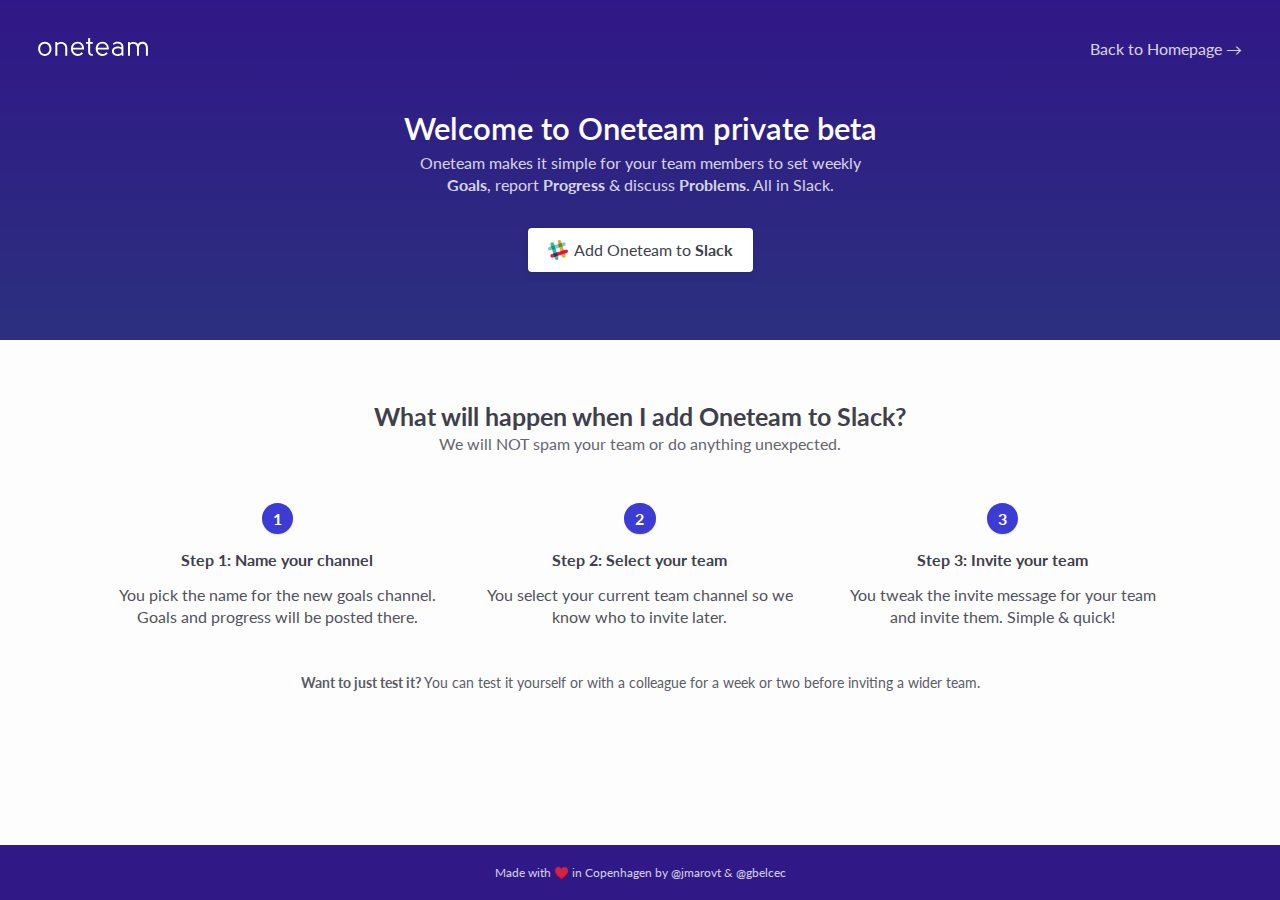
==== commit 66d94fc3: "Small tweaks to alpha" ====
--- a/alpha/index.html
+++ b/alpha/index.html
@@ -184,6 +184,7 @@
             </div>
           </div>
         </div>
+        <p class="subtext"><strong>Want to just test it?</strong> You can test it yourself or with a colleague for a week or two before inviting a wider team.</p>
         
       </section>
     </div>
--- a/styles/style.css
+++ b/styles/style.css
@@ -256,9 +256,6 @@
 #hero.alpha .hero-cover {
   padding: 3%;
 }
-#hero.alpha h1 {
-  font-size: 1.56rem;
-}
 #hero.alpha .hero-main {
   margin-top: 50px;
   margin-bottom: 30px;
@@ -364,9 +361,6 @@
 .benefits .mini-benefits .benefit p.avatar a:hover {
   text-decoration: underline;
 }
-.benefits.alpha h2 {
-  font-size: 1.25rem;
-}
 .benefits.alpha h3 {
   opacity: 0.8;
   font-size: 1rem;
@@ -389,6 +383,11 @@
   background-color: #3c3bd4;
   border-color: #3c3bd4;
   margin: 0 auto;
+}
+.benefits.alpha .subtext {
+  margin-top: 1.95rem;
+  font-size: calc(0.85rem);
+  opacity: 0.85;
 }
 #how-it-works .three-steps {
   text-align: left;
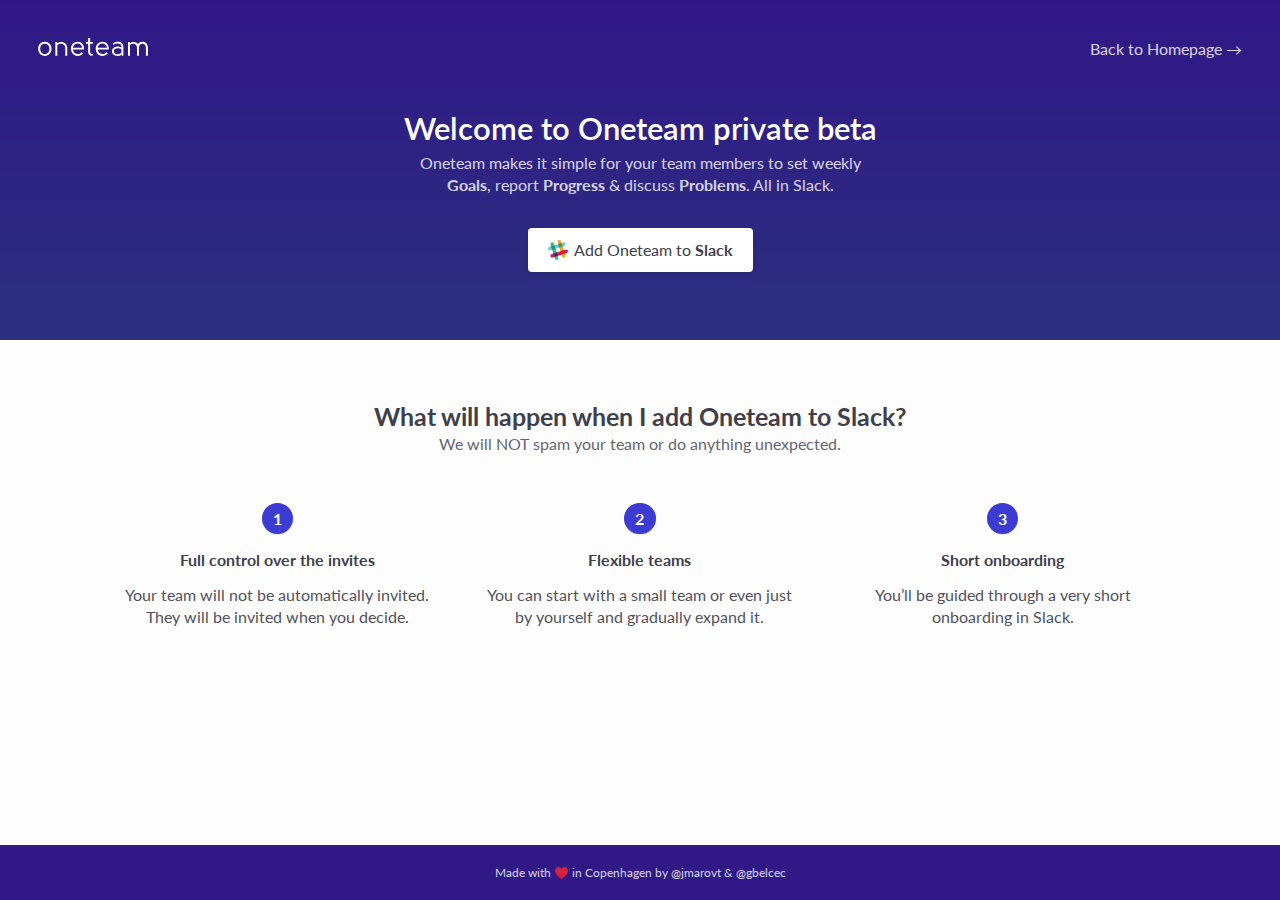
==== commit eb61c926: "Tweaks to alpha messaging" ====
--- a/alpha/index.html
+++ b/alpha/index.html
@@ -145,11 +145,11 @@
               </div>
             </div>
             <div>
-              <h4 class="avatar">Step 1: Name your channel
+              <h4 class="avatar">Full control over the invites
                 
               </h4>
               <p class="avatar">
-                You pick the name for the new goals channel. Goals and progress will be posted there.
+                 Your team will not be automatically invited. They will be invited when you decide.
               </p>
             </div>
           </div>
@@ -160,11 +160,11 @@
               </div>
             </div>
             <div>
-              <h4 class="avatar">Step 2: Select your team
+              <h4 class="avatar">Flexible teams
                 
               </h4>
               <p class="avatar">
-                You select your current team channel so we know who to invite later.
+                 You can start with a small team or even just by yourself and gradually expand it.
               </p>
             </div>
           </div>
@@ -175,16 +175,15 @@
               </div>
             </div>
             <div>
-              <h4 class="avatar">Step 3: Invite your team
+              <h4 class="avatar">Short onboarding
                 
               </h4>
               <p class="avatar">
-                You tweak the invite message for your team and invite them. Simple & quick!
+                 You’ll be guided through a very short onboarding in Slack.
               </p>
             </div>
           </div>
         </div>
-        <p class="subtext"><strong>Want to just test it?</strong> You can test it yourself or with a colleague for a week or two before inviting a wider team.</p>
         
       </section>
     </div>
--- a/styles/style.css
+++ b/styles/style.css
@@ -384,11 +384,6 @@
   border-color: #3c3bd4;
   margin: 0 auto;
 }
-.benefits.alpha .subtext {
-  margin-top: 1.95rem;
-  font-size: calc(0.85rem);
-  opacity: 0.85;
-}
 #how-it-works .three-steps {
   text-align: left;
   margin: 0 auto;
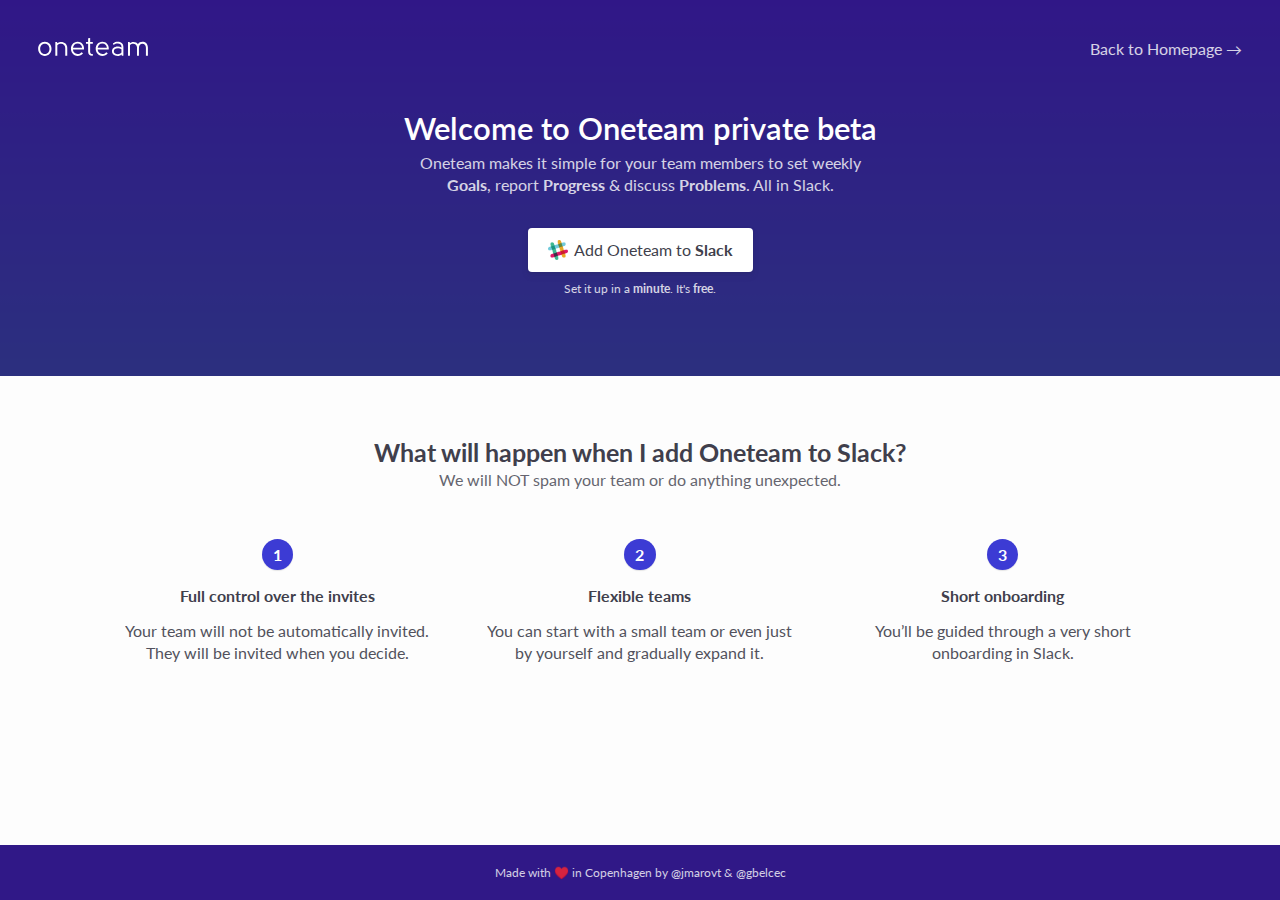
==== commit 7caf9b76: "Small copy tweaks" ====
--- a/alpha/index.html
+++ b/alpha/index.html
@@ -127,7 +127,9 @@
                   <h2>Oneteam makes it simple for your team members to set weekly <strong>Goals</strong>, report <strong>Progress</strong> & discuss <strong>Problems</strong>. All in Slack.</h2>
                 <div class="cta">
                     <a class="signup-cta" href="https://slack.com/oauth/authorize?scope=bot,channels:write,channels:read,commands,groups:write,groups:read,users:read&client_id=355179353252.355184082660&redirect_uri=https://oneteam-app.herokuapp.com/oauth/auth-code" onClick="gtag('event','click',{'event_category':'onboarding','event_label':'hero'});" target="_blank"><img src="../images/Slack_Mark_Web.png">Add Oneteam to <strong>Slack</strong></a>
-
+                    <p>Set it up in a
+                      <strong>minute</strong>. It's
+                      <strong>free</strong>.</p>
                 </div>
               </div>
             </div>
--- a/styles/style.css
+++ b/styles/style.css
@@ -115,6 +115,7 @@
 }
 .faq-item {
   width: 45%;
+  max-width: 620px;
   text-align: left;
   margin: 1.95rem auto 0 auto;
   display: flex;
@@ -143,11 +144,14 @@
   background-image: url("../images/cover-image-nature.jpg");
   background-size: cover;
   height: 91vh;
+  max-height: 700px;
+  display: flex;
 }
 #hero .hero-cover {
   background-color: rgba(48, 24, 135, 0.85);
   padding: 3.8rem;
-  height: 100%;
+  width: 100%;
+  position: relative;
 }
 #hero .nav {
   margin: 0 auto;
@@ -246,7 +250,7 @@
 }
 #hero .scroll-down {
   position: absolute;
-  bottom: 8vh;
+  bottom: 1.95rem;
 }
 #hero.alpha {
   height: auto;
@@ -338,6 +342,7 @@
 }
 .benefits .mini-benefits {
   width: 85%;
+  max-width: 1200px;
   margin: 0 auto;
   margin-top: 1.56rem;
   display: flex;
@@ -393,6 +398,7 @@
   display: flex;
   justify-content: space-between;
   width: 85%;
+  max-width: 1200px;
   margin: 0 auto;
 }
 #how-it-works .three-steps .step .step-text {
@@ -461,6 +467,7 @@
   flex-wrap: wrap;
   justify-content: space-between;
   width: 85%;
+  max-width: 1200px;
   margin: 0 auto;
 }
 #social-proof-2 .tweets .twitter-tweet {
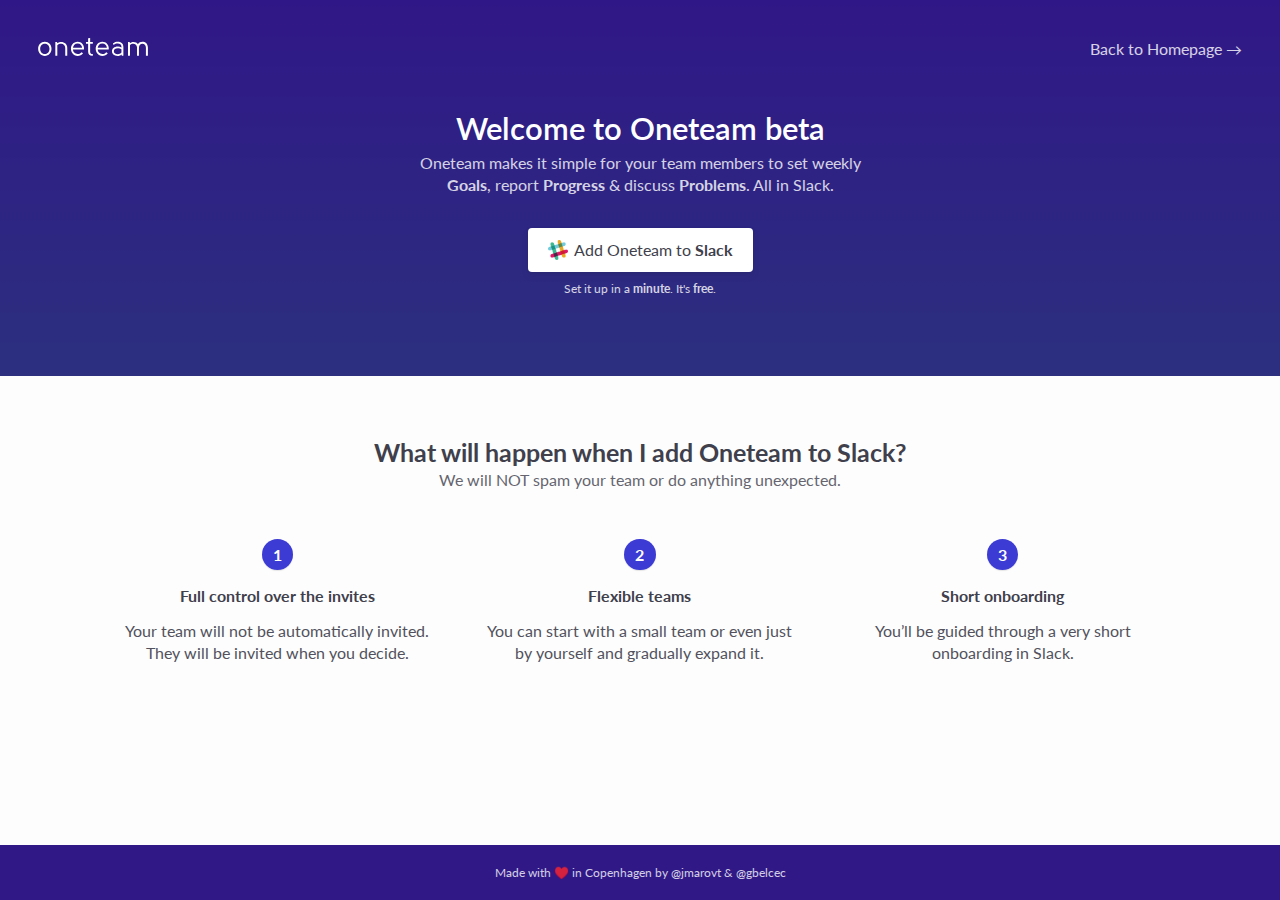
==== commit 0a396ada: "Small copy tweak" ====
--- a/alpha/index.html
+++ b/alpha/index.html
@@ -106,18 +106,18 @@
         <div class="hero-cover">
           <header>
             <div class="nav">
-              <a href="/" target="_blank">
+              <a href="/">
                 <img src="../images/oneteam_logo_3.svg"
                   class="logo"></a>
               <ul class="menu">
-                <li><a href="/" target="_blank">Back to Homepage →</a></li>
+                <li><a href="/">Back to Homepage →</a></li>
               </ul>
             </div>
           </header>
           <div class="hero-main">
             <div class="hero-left">
               <div class="hero-text">
-                <h1>Welcome to Oneteam private beta</h1>
+                <h1>Welcome to Oneteam beta</h1>
                   <!-- <h1>Share goals & progress with your Slack team <span class="emoji">👌</span></h1> -->
                 <!-- <h1>Tired of status meetings and random tasks? <span class="emoji">&#x1F634;</span></h1> -->
                 <!-- <h2>So are we. Oneteam helps everyone on your team focus on 3 weekly <strong>goals</strong>, while openly sharing progress & problems. All in Slack. 
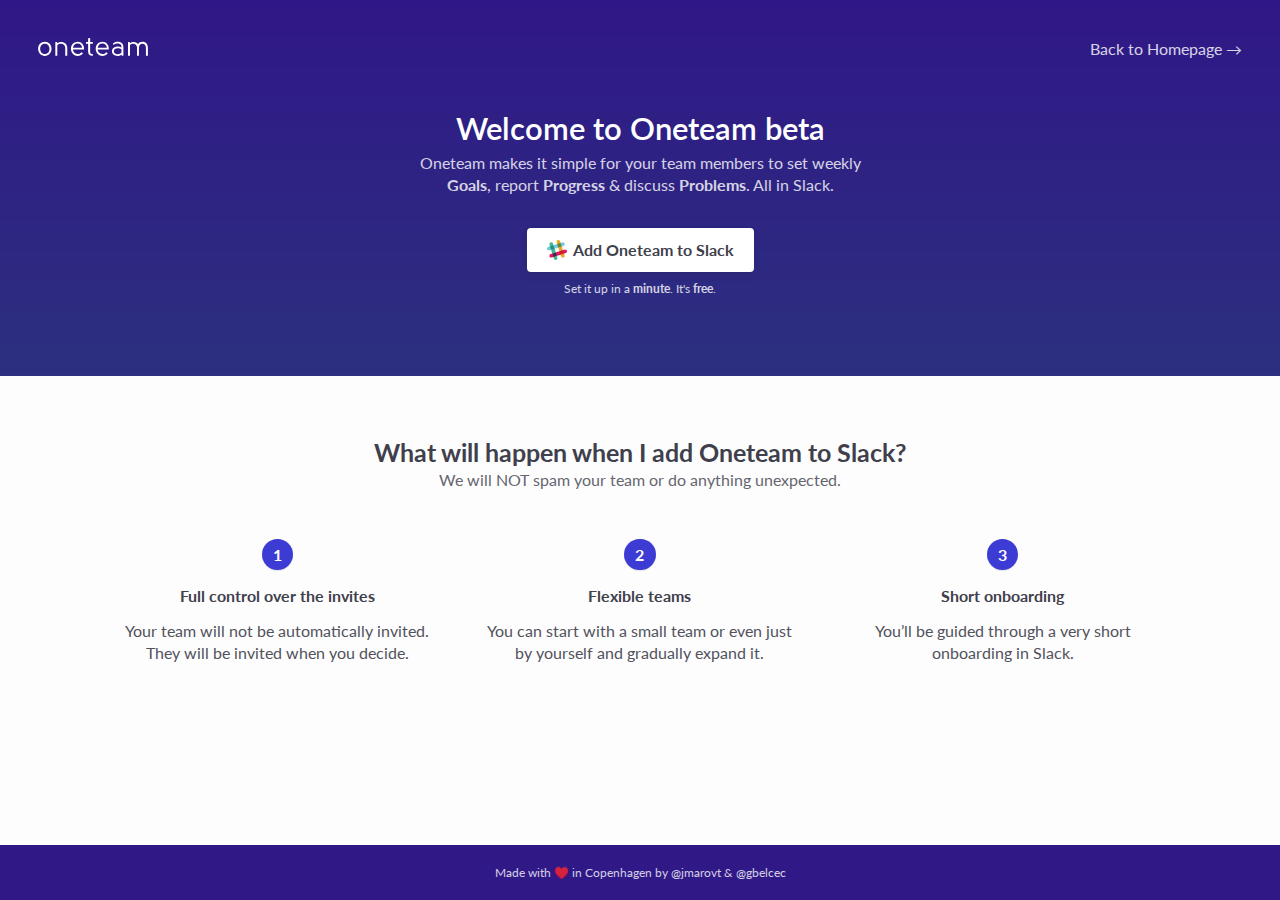
==== commit 377dd39d: "small alpha page tweak" ====
--- a/alpha/index.html
+++ b/alpha/index.html
@@ -126,7 +126,7 @@
                 <!-- <h2>Oneteam makes it easy and fast for your team to share weekly <strong>Goals</strong>, <strong>Progress</strong> and <strong>Problems</strong>. -->
                   <h2>Oneteam makes it simple for your team members to set weekly <strong>Goals</strong>, report <strong>Progress</strong> & discuss <strong>Problems</strong>. All in Slack.</h2>
                 <div class="cta">
-                    <a class="signup-cta" href="https://slack.com/oauth/authorize?scope=bot,channels:write,channels:read,commands,groups:write,groups:read,users:read&client_id=355179353252.355184082660&redirect_uri=https://oneteam-app.herokuapp.com/oauth/auth-code" onClick="gtag('event','click',{'event_category':'onboarding','event_label':'hero'});" target="_blank"><img src="../images/Slack_Mark_Web.png">Add Oneteam to <strong>Slack</strong></a>
+                    <a class="signup-cta" href="https://slack.com/oauth/authorize?scope=bot,channels:write,channels:read,commands,groups:write,groups:read,users:read&client_id=355179353252.355184082660&redirect_uri=https://oneteam-app.herokuapp.com/oauth/auth-code" onClick="gtag('event','click',{'event_category':'onboarding','event_label':'hero'});" target="_blank"><img src="../images/Slack_Mark_Web.png"><strong>Add Oneteam to Slack</strong></a>
                     <p>Set it up in a
                       <strong>minute</strong>. It's
                       <strong>free</strong>.</p>
